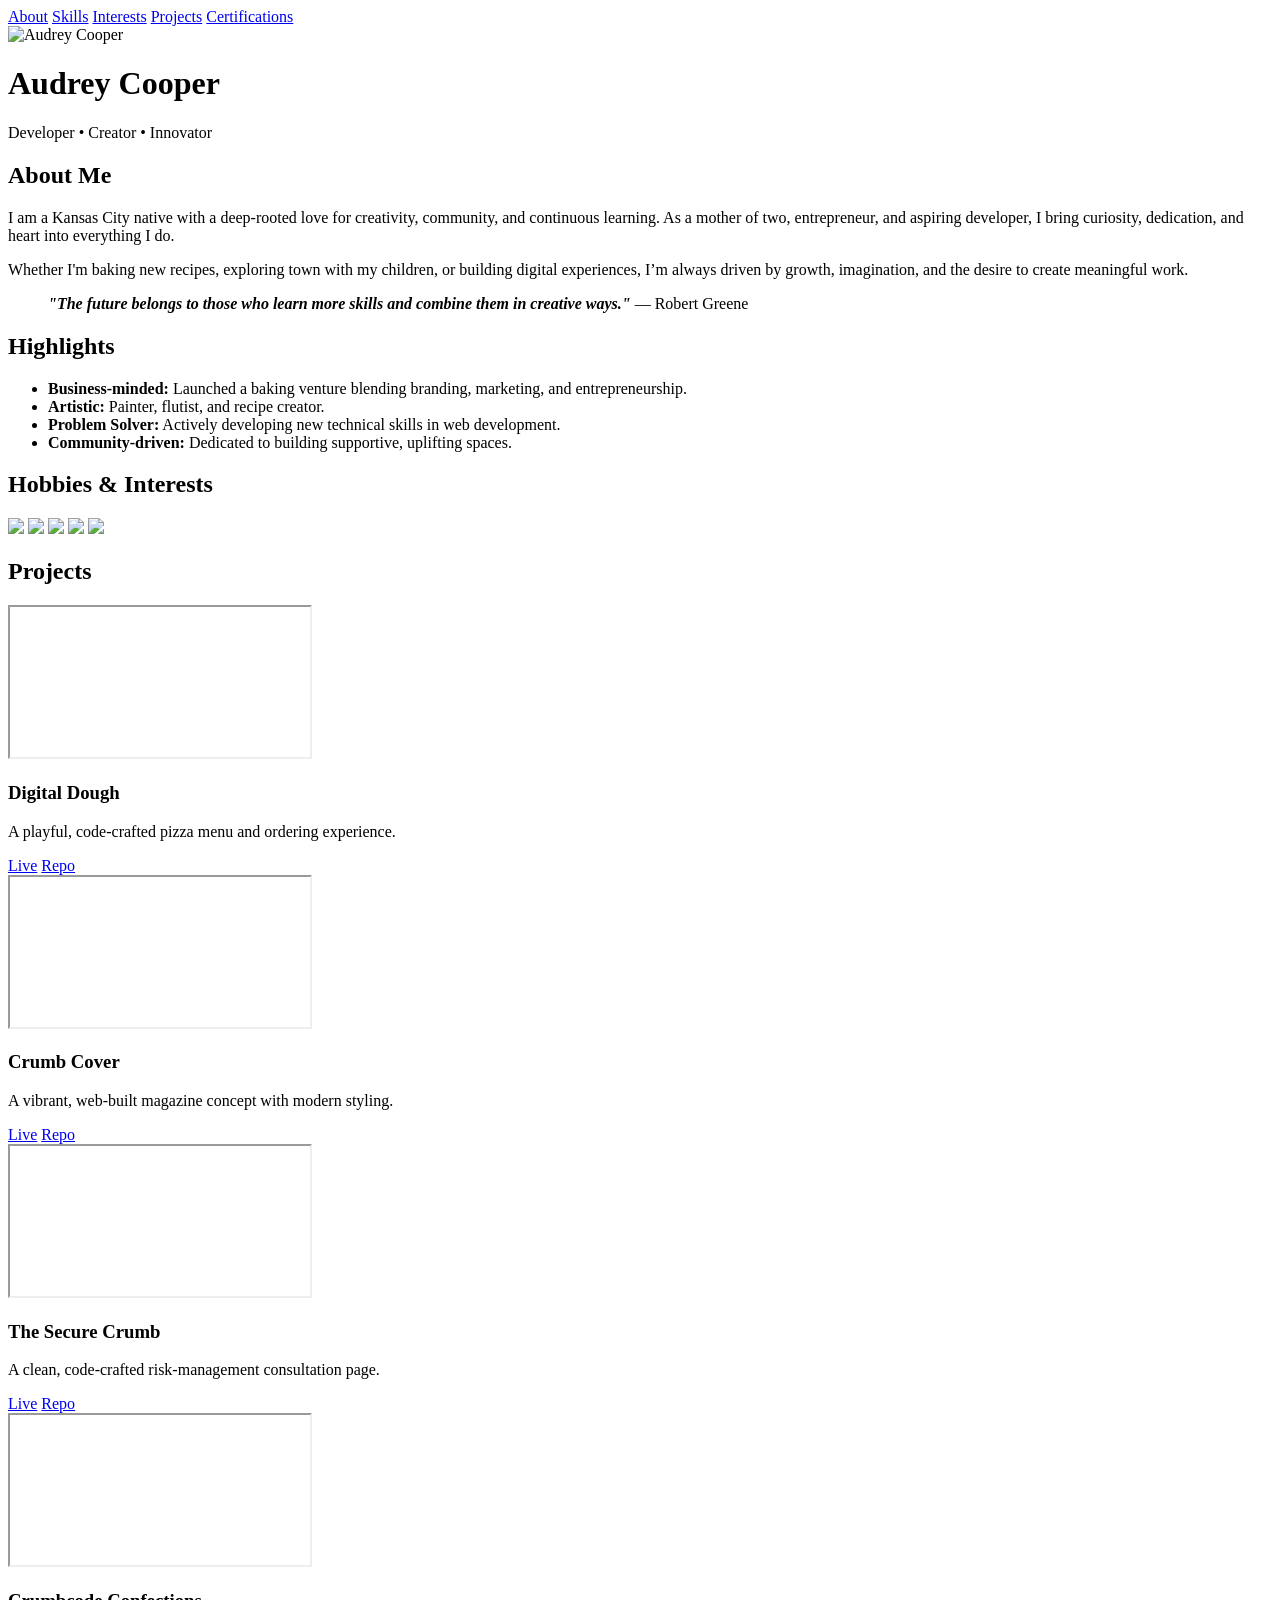
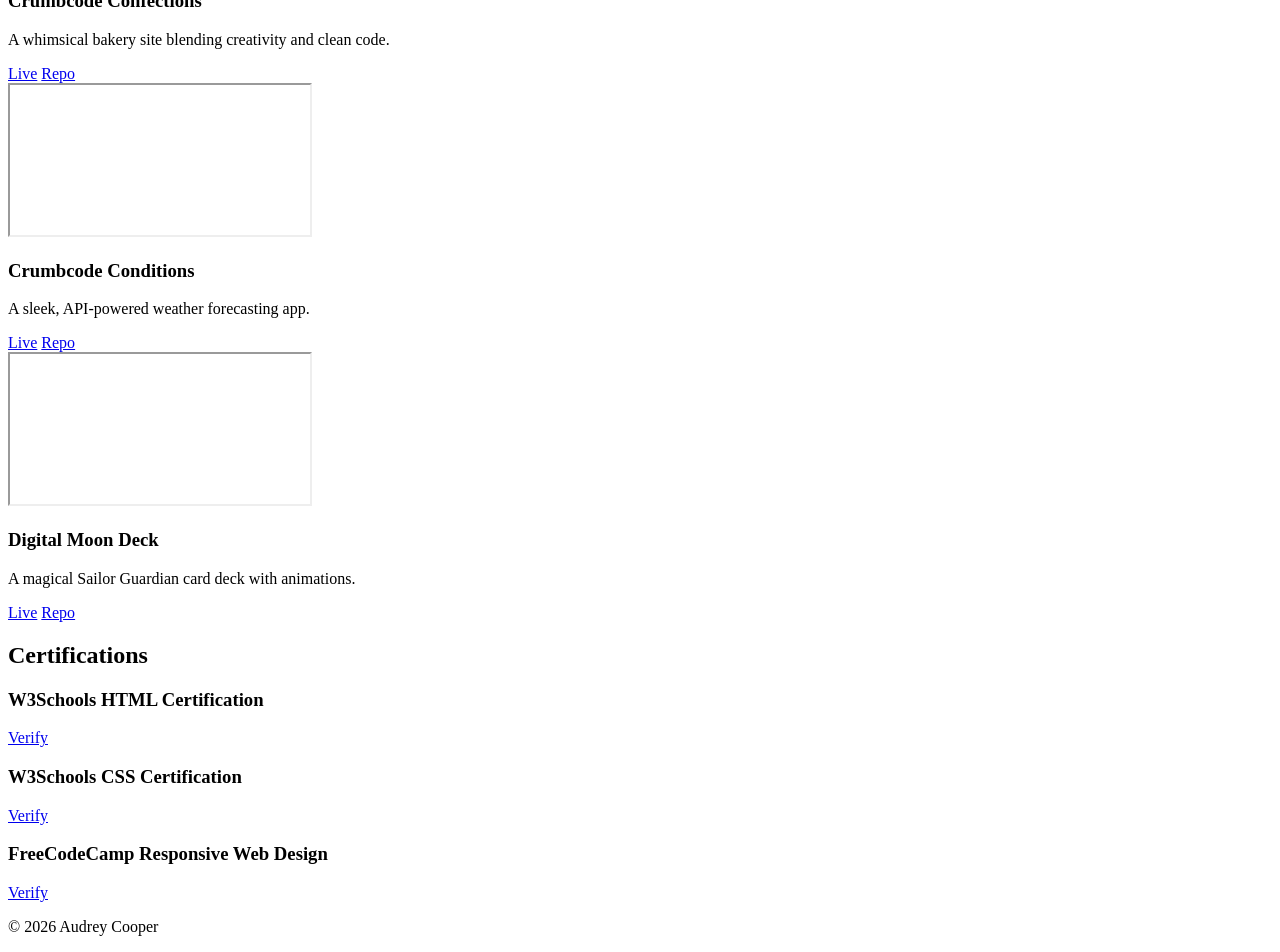
==== index.html @ 72ff6644 "Create index.html" ====
<!DOCTYPE html>
<html lang="en">
<head>
  <meta charset="UTF-8">
  <meta name="viewport" content="width=device-width, initial-scale=1.0">
  <title>Audrey Cooper • Portfolio</title>
  <link href="https://fonts.googleapis.com/css2?family=Cormorant+Garamond:wght@400;600&family=Nunito:wght@300;400;600&display=swap" rel="stylesheet">
  <link rel="stylesheet" href="style.css">
</head>

<body>

  <!-- WIND BACKGROUND -->
  <div class="wind-container">
    <div class="wind-line"></div>
    <div class="wind-line"></div>
    <div class="wind-line"></div>
    <div class="wind-line"></div>
    <div class="wind-line"></div>
  </div>

  <!-- NAVIGATION -->
  <nav>
    <a href="#about">About</a>
    <a href="#skills">Skills</a>
    <a href="#interests">Interests</a>
    <a href="#projects">Projects</a>
    <a href="#certifications">Certifications</a>
  </nav>

  <!-- HERO -->
  <header class="hero">
    <img src="https://i.imgur.com/8zjbtZF.jpeg" alt="Audrey Cooper">
    <h1>Audrey Cooper</h1>
    <p class="tagline">Developer • Creator • Innovator</p>
  </header>

  <!-- ABOUT -->
  <section id="about" class="panel">
    <h2>About Me</h2>
    <p>
      I am a Kansas City native with a deep-rooted love for creativity, community, and continuous learning. 
      As a mother of two, entrepreneur, and aspiring developer, I bring curiosity, dedication, and heart into everything I do.
    </p>
    <p>
      Whether I'm baking new recipes, exploring town with my children, or building digital experiences, 
      I’m always driven by growth, imagination, and the desire to create meaningful work.
    </p>
    <blockquote>
        <i><b>"The future belongs to those who learn more skills and combine them in creative ways."</b></i> — Robert Greene
      </blockquote>
  </section>

  <!-- SKILLS -->
  <section id="skills" class="panel">
    <h2>Highlights</h2>
    <ul class="skill-list">
      <li><b>Business-minded:</b> Launched a baking venture blending branding, marketing, and entrepreneurship.</li>
      <li><b>Artistic:</b> Painter, flutist, and recipe creator.</li>
      <li><b>Problem Solver:</b> Actively developing new technical skills in web development.</li>
      <li><b>Community-driven:</b> Dedicated to building supportive, uplifting spaces.</li>
    </ul>
  </section>

  <!-- INTERESTS -->
  <section id="interests" class="panel">
    <h2>Hobbies & Interests</h2>
    <div class="collage-row">
      <img src="https://i.imgur.com/q7dL1pJ.jpeg">
      <img src="https://i.imgur.com/cMGEvBS.jpeg">
      <img src="https://i.imgur.com/ZuuqE3l.jpeg">
      <img src="https://i.imgur.com/1mTMY3G.png">
      <img src="https://i.imgur.com/nmL70Ad.jpeg">
    </div>
  </section>

  <!-- PROJECTS -->
  <section id="projects" class="panel">
    <h2>Projects</h2>

    <div class="project-grid">

      <div class="project-card">
        <iframe src="https://crumbcode8.github.io/Digital-Dough-Pizza-Project-/"></iframe>
        <h3>Digital Dough</h3>
        <p>A playful, code‑crafted pizza menu and ordering experience.</p>
        <div class="project-links">
          <a href="https://crumbcode8.github.io/Digital-Dough-Pizza-Project-/" target="_blank">Live</a>
          <a href="https://github.com/crumbcode8/Digital-Dough-Pizza-Project-" target="_blank">Repo</a>
        </div>
      </div>

      <div class="project-card">
        <iframe src="https://crumbcode8.github.io/Crumb-Cover/"></iframe>
        <h3>Crumb Cover</h3>
        <p>A vibrant, web‑built magazine concept with modern styling.</p>
        <div class="project-links">
          <a href="https://crumbcode8.github.io/Crumb-Cover/" target="_blank">Live</a>
          <a href="https://github.com/crumbcode8/Crumb-Cover" target="_blank">Repo</a>
        </div>
      </div>

      <div class="project-card">
        <iframe src="https://crumbcode8.github.io/The-Secure-Crumb/"></iframe>
        <h3>The Secure Crumb</h3>
        <p>A clean, code‑crafted risk‑management consultation page.</p>
        <div class="project-links">
          <a href="https://crumbcode8.github.io/The-Secure-Crumb/" target="_blank">Live</a>
          <a href="https://github.com/crumbcode8/The-Secure-Crumb" target="_blank">Repo</a>
        </div>
      </div>

      <div class="project-card">
        <iframe src="https://crumbcode8.github.io/Crumbcode-Confections/"></iframe>
        <h3>Crumbcode Confections</h3>
        <p>A whimsical bakery site blending creativity and clean code.</p>
        <div class="project-links">
          <a href="https://crumbcode8.github.io/Crumbcode-Confections/" target="_blank">Live</a>
          <a href="https://github.com/crumbcode8/Crumbcode-Confections" target="_blank">Repo</a>
        </div>
      </div>

      <div class="project-card">
        <iframe src="https://crumbcode8.github.io/Crumbcode-Conditions/"></iframe>
        <h3>Crumbcode Conditions</h3>
        <p>A sleek, API‑powered weather forecasting app.</p>
        <div class="project-links">
          <a href="https://crumbcode8.github.io/Crumbcode-Conditions/" target="_blank">Live</a>
          <a href="https://github.com/crumbcode8/Crumbcode-Conditions" target="_blank">Repo</a>
        </div>
      </div>

      <div class="project-card">
        <iframe src="https://crumbcode8.github.io/Digital-Moon-Deck/"></iframe>
        <h3>Digital Moon Deck</h3>
        <p>A magical Sailor Guardian card deck with animations.</p>
        <div class="project-links">
          <a href="https://crumbcode8.github.io/Digital-Moon-Deck/" target="_blank">Live</a>
          <a href="https://github.com/crumbcode8/Digital-Moon-Deck" target="_blank">Repo</a>
        </div>
      </div>

    </div>
  </section>

  <!-- CERTIFICATIONS -->
  <section id="certifications" class="panel">
    <h2>Certifications</h2>

    <div class="cert-grid">

      <div class="cert-card">
        <h3>W3Schools HTML Certification</h3>
        <a href="https://verify.w3schools.com/1R1WJOU09V" target="_blank">Verify</a>
      </div>

      <div class="cert-card">
        <h3>W3Schools CSS Certification</h3>
        <a href="https://verify.w3schools.com/1R3ZRIH20Z" target="_blank">Verify</a>
      </div>

      <div class="cert-card">
        <h3>FreeCodeCamp Responsive Web Design</h3>
        <a href="https://freecodecamp.org/certification/ablasianc/responsive-web-design-v9" target="_blank">Verify</a>
      </div>

    </div>
  </section>

  <footer>
    <p>© 2026 Audrey Cooper</p>
  </footer>

</body>
</html>
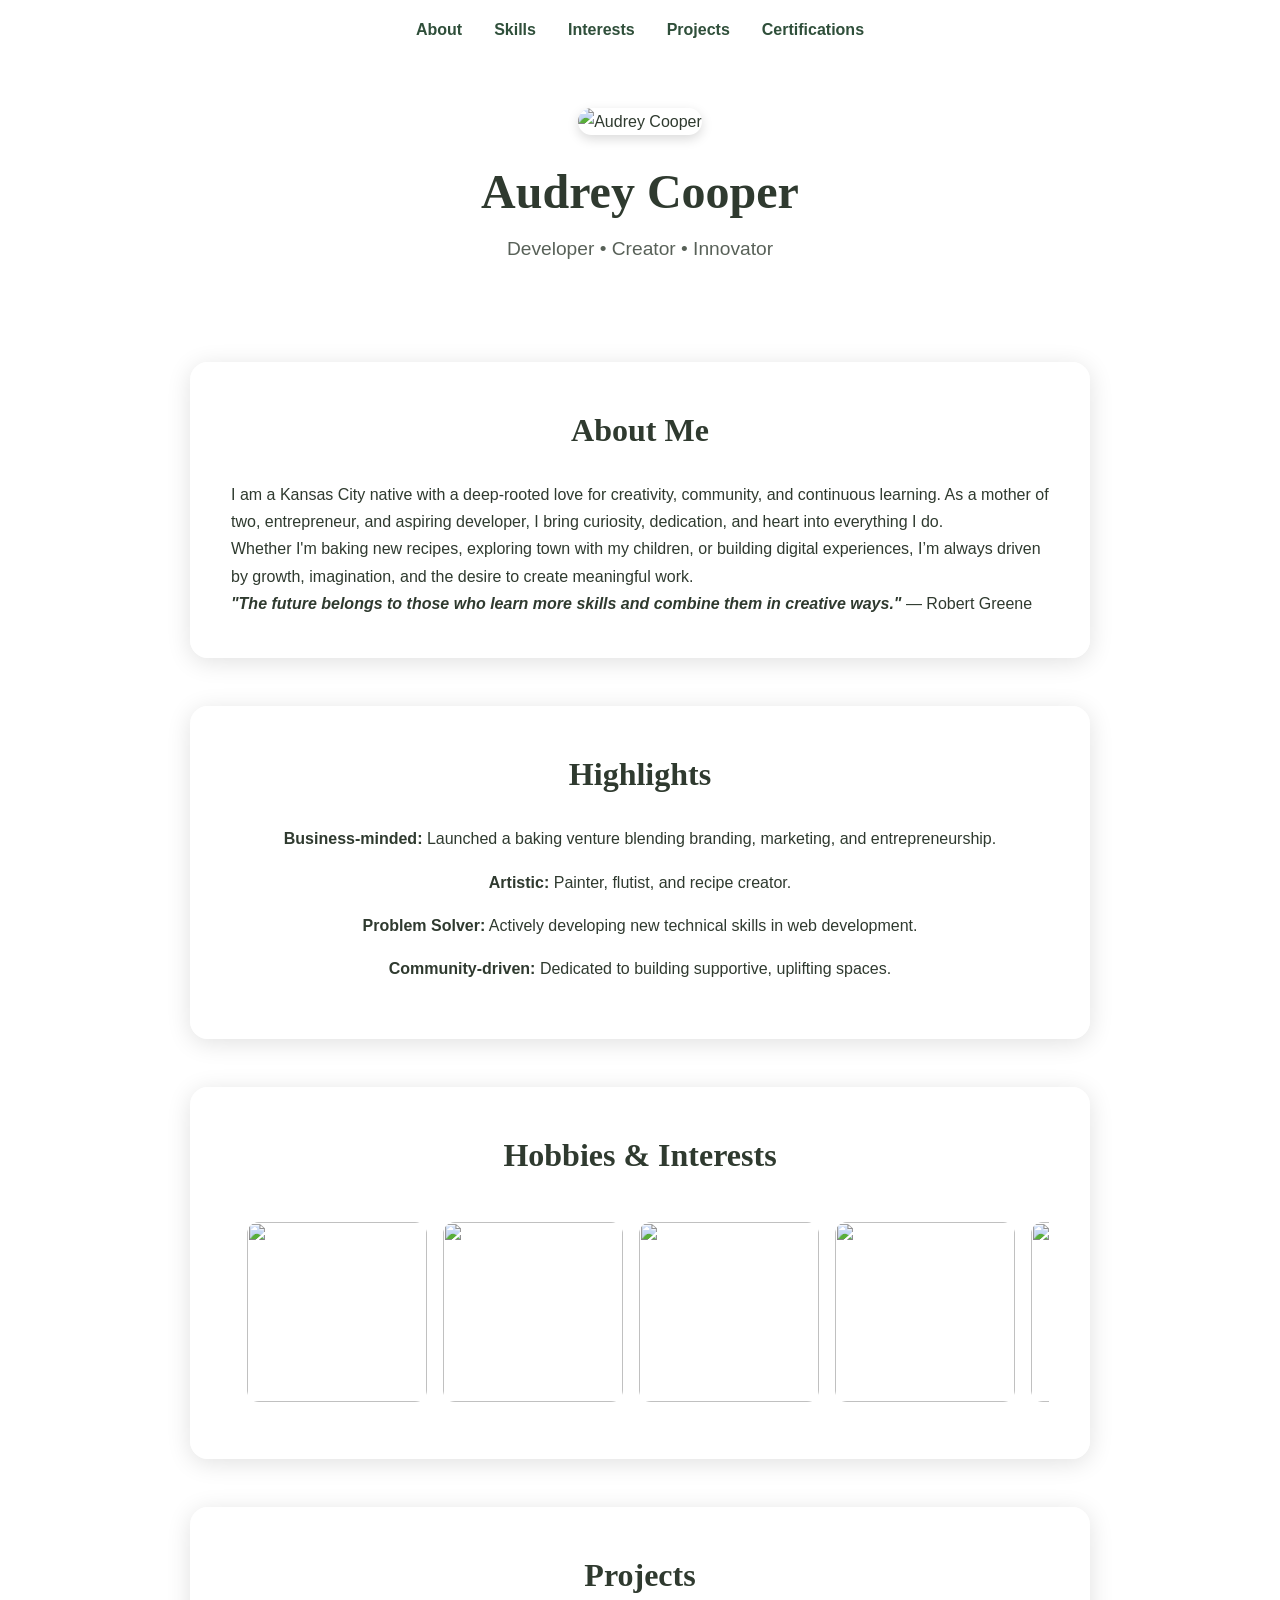
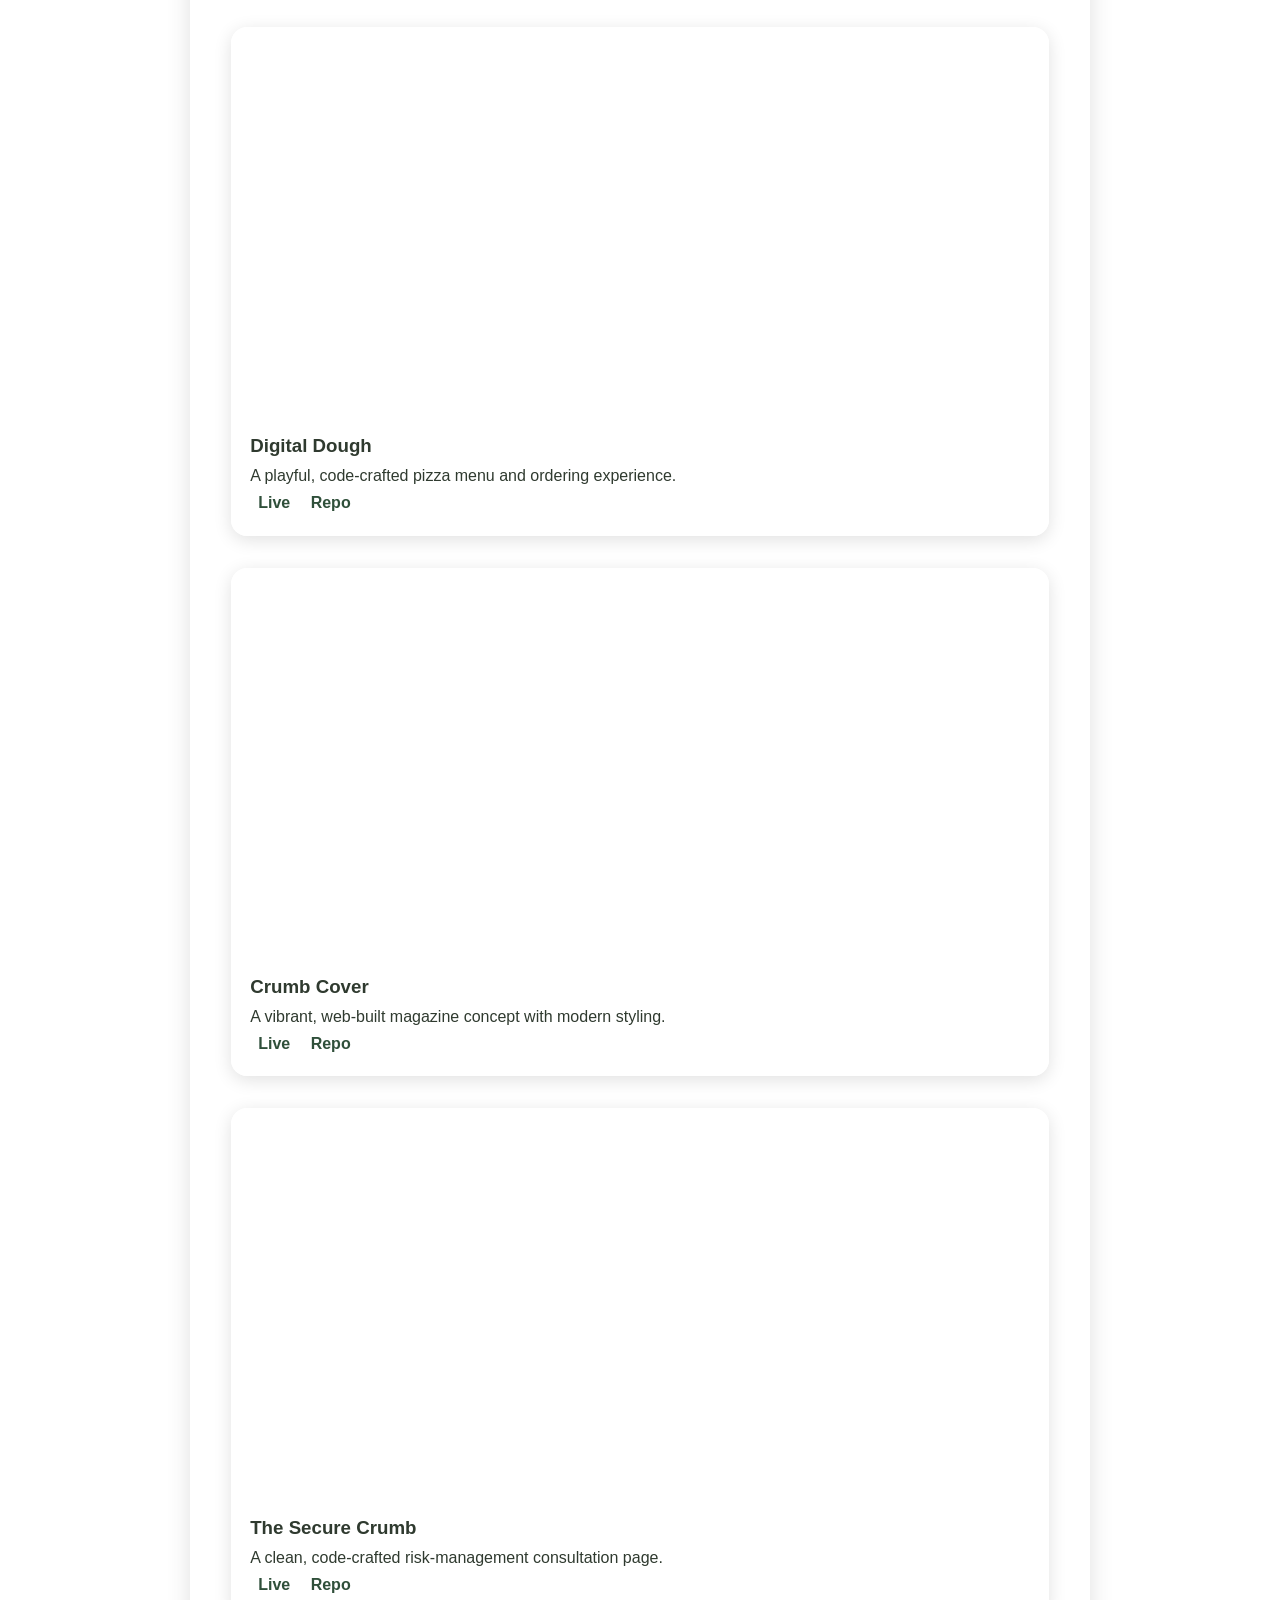
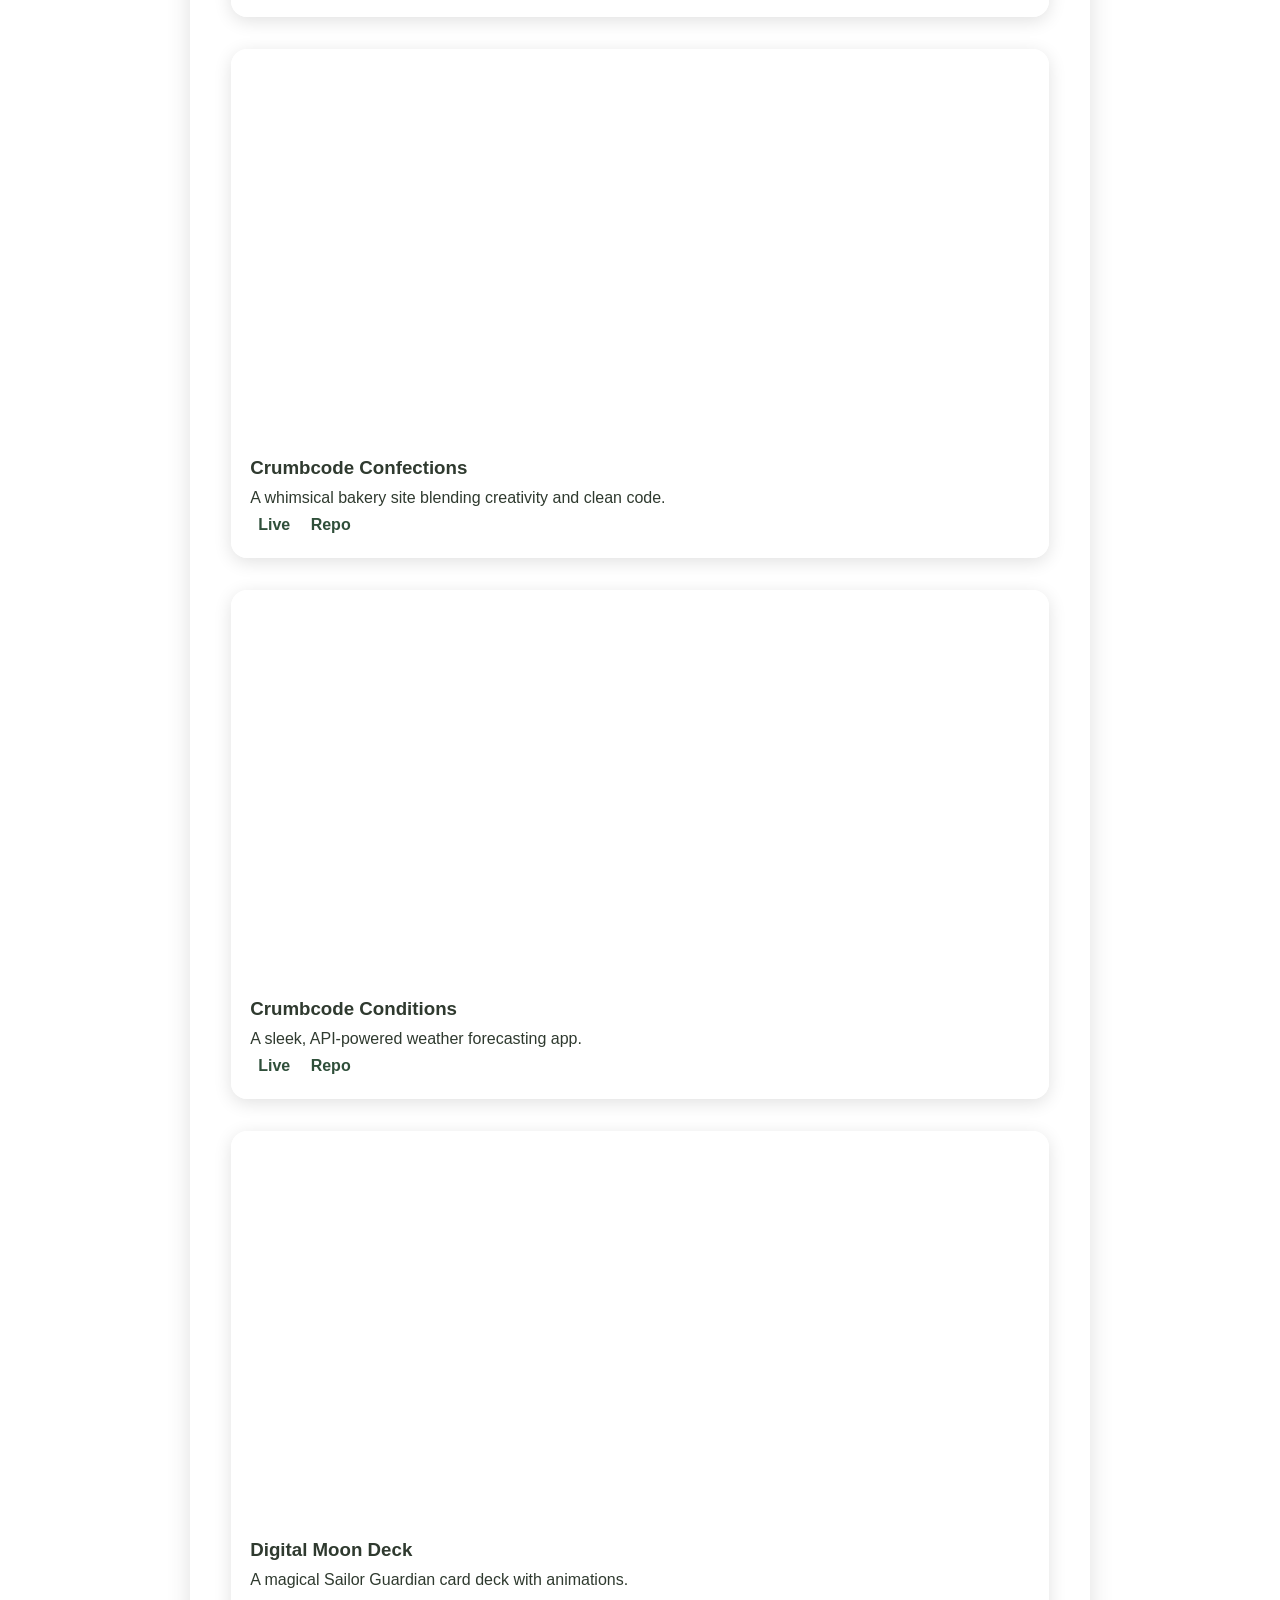
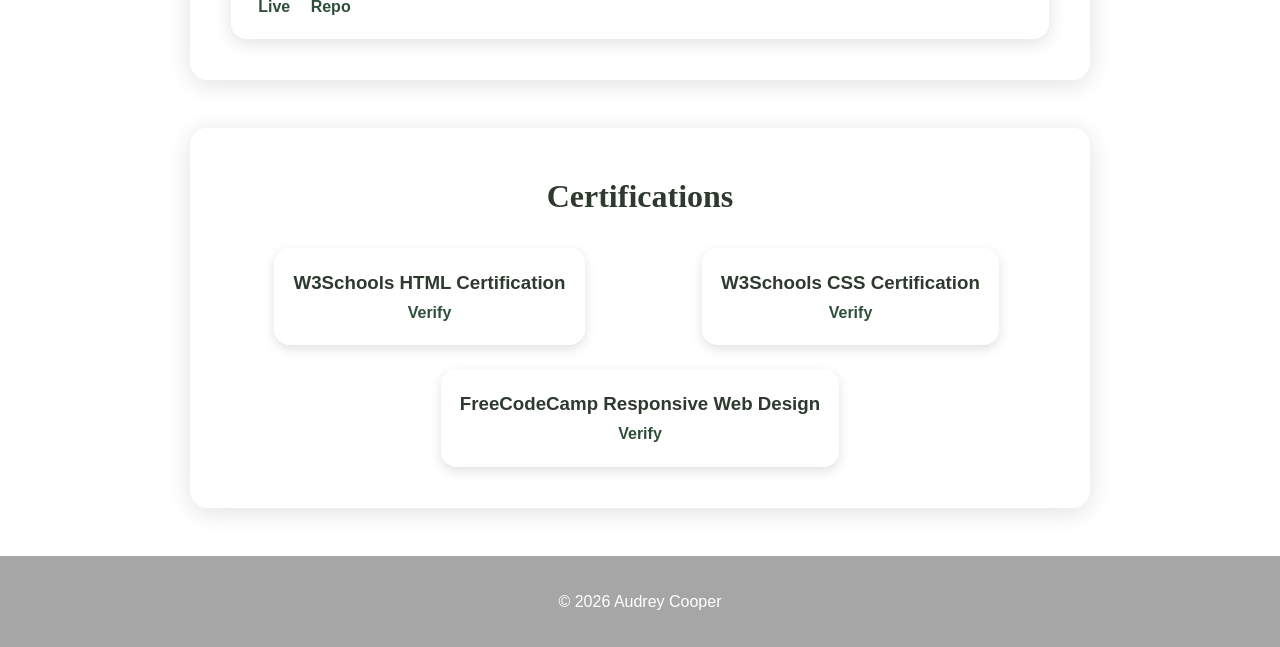
==== commit 4adbf871: "Update index.html" ====
--- a/index.html
+++ b/index.html
@@ -10,7 +10,7 @@
 
 <body>
 
-  <!-- WIND BACKGROUND -->
+  
   <div class="wind-container">
     <div class="wind-line"></div>
     <div class="wind-line"></div>
@@ -19,7 +19,7 @@
     <div class="wind-line"></div>
   </div>
 
-  <!-- NAVIGATION -->
+  
   <nav>
     <a href="#about">About</a>
     <a href="#skills">Skills</a>
@@ -28,14 +28,14 @@
     <a href="#certifications">Certifications</a>
   </nav>
 
-  <!-- HERO -->
+ 
   <header class="hero">
     <img src="https://i.imgur.com/8zjbtZF.jpeg" alt="Audrey Cooper">
     <h1>Audrey Cooper</h1>
     <p class="tagline">Developer • Creator • Innovator</p>
   </header>
 
-  <!-- ABOUT -->
+  
   <section id="about" class="panel">
     <h2>About Me</h2>
     <p>
@@ -51,7 +51,7 @@
       </blockquote>
   </section>
 
-  <!-- SKILLS -->
+ 
   <section id="skills" class="panel">
     <h2>Highlights</h2>
     <ul class="skill-list">
@@ -62,7 +62,7 @@
     </ul>
   </section>
 
-  <!-- INTERESTS -->
+ 
   <section id="interests" class="panel">
     <h2>Hobbies & Interests</h2>
     <div class="collage-row">
@@ -74,7 +74,7 @@
     </div>
   </section>
 
-  <!-- PROJECTS -->
+ 
   <section id="projects" class="panel">
     <h2>Projects</h2>
 
@@ -143,7 +143,7 @@
     </div>
   </section>
 
-  <!-- CERTIFICATIONS -->
+  
   <section id="certifications" class="panel">
     <h2>Certifications</h2>
 
--- a/style.css
+++ b/style.css
@@ -0,0 +1,243 @@
+* {
+  margin: 0;
+  padding: 0;
+  box-sizing: border-box;
+}
+
+body::after {
+  content: "";
+  position: fixed;
+  top: 0;
+  left: 0;
+  width: 100%;
+  height: 100%;
+  background: url("https://i.imgur.com/v2i1V37.png") center/cover no-repeat fixed;
+  z-index: -3;
+}
+
+
+.wind-container {
+  position: fixed;
+  top: 0;
+  left: 0;
+  width: 100%;
+  height: 100%;
+  pointer-events: none;
+  z-index: -2;
+}
+
+.wind-line {
+  position: absolute;
+  width: 180px;
+  height: 2px;
+  background: linear-gradient(to right, transparent, rgba(255,255,255,0.7), transparent);
+  filter: blur(2px);
+  opacity: 0;
+  transform: translateX(-200px) skewX(-20deg);
+  animation: windDrift 6s linear infinite;
+}
+
+.wind-line:nth-child(1) { top: 15%; animation-delay: 0s; }
+.wind-line:nth-child(2) { top: 40%; animation-delay: 2s; }
+.wind-line:nth-child(3) { top: 65%; animation-delay: 4s; }
+.wind-line:nth-child(4) { top: 30%; animation-delay: 6s; }
+.wind-line:nth-child(5) { top: 80%; animation-delay: 1s; }
+
+@keyframes windDrift {
+  0% { transform: translateX(-250px) skewX(-20deg); opacity: 0; }
+  10% { opacity: 0.8; }
+  50% { opacity: 0.4; }
+  90% { opacity: 0.8; }
+  100% { transform: translateX(120vw) skewX(-20deg); opacity: 0; }
+}
+
+body {
+  font-family: "Nunito", sans-serif;
+  color: #2f3a2f;
+  line-height: 1.7;
+  overflow-x: hidden;
+}
+
+
+a {
+  color: #2f4f3a;
+  font-weight: 600;
+  text-decoration: none;
+  transition: color 0.25s ease, text-shadow 0.25s ease;
+}
+
+a:hover {
+  color: #1f3a2a; 
+  text-shadow: 0 0 6px rgba(47, 79, 58, 0.35);
+}
+
+
+nav {
+  display: flex;
+  justify-content: center;
+  gap: 2rem;
+  padding: 1rem;
+  position: sticky;
+  top: 0;
+  background: rgba(255,255,255,0.25);
+  backdrop-filter: blur(12px);
+  border-bottom: 1px solid rgba(255,255,255,0.35);
+  z-index: 10;
+}
+
+nav a {
+  font-weight: 600;
+  color: #2f4f3a;
+}
+
+nav a:hover {
+  color: #fff;
+  transform: translateY(-2px);
+}
+
+
+.hero {
+  text-align: center;
+  padding: 3rem 1rem;
+}
+
+.hero img {
+  width: 180px;
+  border-radius: 14px;
+  box-shadow: 0 4px 12px rgba(0,0,0,0.15);
+}
+
+.hero h1 {
+  font-family: "Cormorant Garamond", serif;
+  font-size: 3rem;
+  margin-top: 1rem;
+}
+
+.tagline {
+  font-size: 1.2rem;
+  opacity: 0.8;
+}
+
+
+.panel {
+  max-width: 900px;
+  margin: 3rem auto;
+  padding: 2.5rem;
+  background: rgba(255,255,255,0.65);
+  backdrop-filter: blur(14px);
+  border-radius: 18px;
+  border: 1px solid rgba(255,255,255,0.4);
+  box-shadow: 0 4px 24px rgba(0,0,0,0.12);
+}
+
+h2 {
+  text-align: center;
+  font-family: "Cormorant Garamond", serif;
+  font-size: 2rem;
+  margin-bottom: 1.5rem;
+}
+
+
+.skill-list {
+  list-style: none;
+  text-align: center;
+  padding-left: 0;
+}
+
+.skill-list li {
+  margin-bottom: 1rem;
+}
+
+
+.collage-row {
+  display: flex;
+  gap: 1rem;
+  overflow-x: auto;
+  padding: 1rem;
+}
+
+.collage-row img {
+  width: 180px;
+  height: 180px;
+  object-fit: cover;
+  border-radius: 12px;
+}
+
+.project-grid {
+  display: grid;
+  grid-template-columns: repeat(auto-fit, minmax(420px, 1fr));
+  gap: 2rem;
+}
+
+.project-card {
+  background: rgba(255,255,255,0.75);
+  padding: 1.2rem;
+  border-radius: 16px;
+  backdrop-filter: blur(12px);
+  box-shadow: 0 4px 18px rgba(0,0,0,0.12);
+  transition: 0.3s;
+}
+
+.project-card:hover {
+  transform: translateY(-6px);
+}
+
+.project-card iframe {
+  width: 100%;
+  height: 360px;
+  border: none;
+  border-radius: 14px;
+  margin-bottom: 1rem;
+}
+
+.project-links a {
+  margin: 0 0.5rem;
+  font-weight: 600;
+  color: #2f4f3a;
+}
+
+.project-links a:hover {
+  color: #1f3a2a;
+  text-shadow: 0 0 6px rgba(47,79,58,0.35);
+}
+
+
+.cert-grid {
+  display: grid;
+  grid-template-columns: repeat(2, 1fr);
+  gap: 1.5rem;
+  justify-items: center;
+}
+
+.cert-card:nth-child(3) {
+  grid-column: 1 / -1;
+  justify-self: center;
+}
+
+.cert-card {
+  background: rgba(255,255,255,0.75);
+  padding: 1.2rem;
+  border-radius: 16px;
+  text-align: center;
+  backdrop-filter: blur(10px);
+  box-shadow: 0 4px 12px rgba(0,0,0,0.12);
+}
+
+.cert-card a {
+  font-weight: 600;
+  color: #2f4f3a;
+}
+
+.cert-card a:hover {
+  color: #1f3a2a;
+  text-shadow: 0 0 6px rgba(47,79,58,0.35);
+}
+
+footer {
+  text-align: center;
+  padding: 2rem;
+  color: white;
+  background: rgba(0,0,0,0.35);
+  backdrop-filter: blur(10px);
+  margin-top: 3rem;
+}
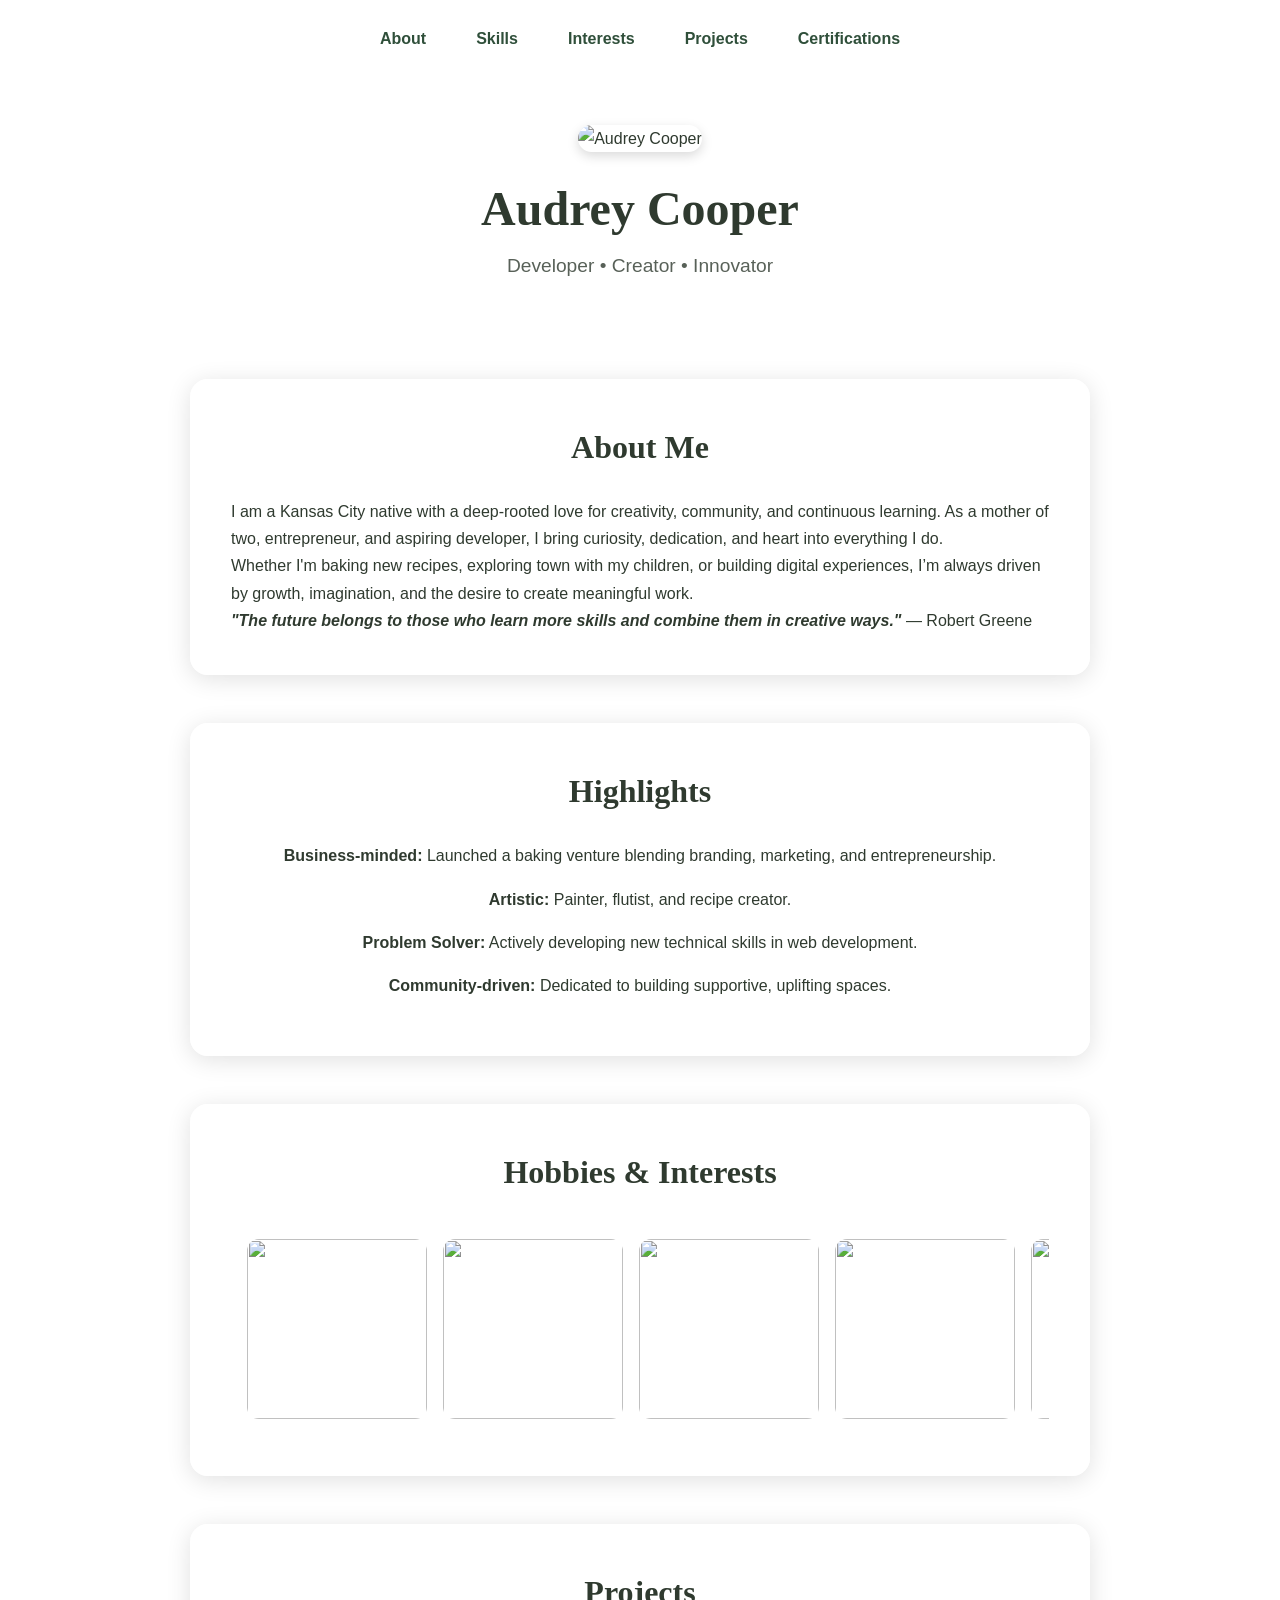
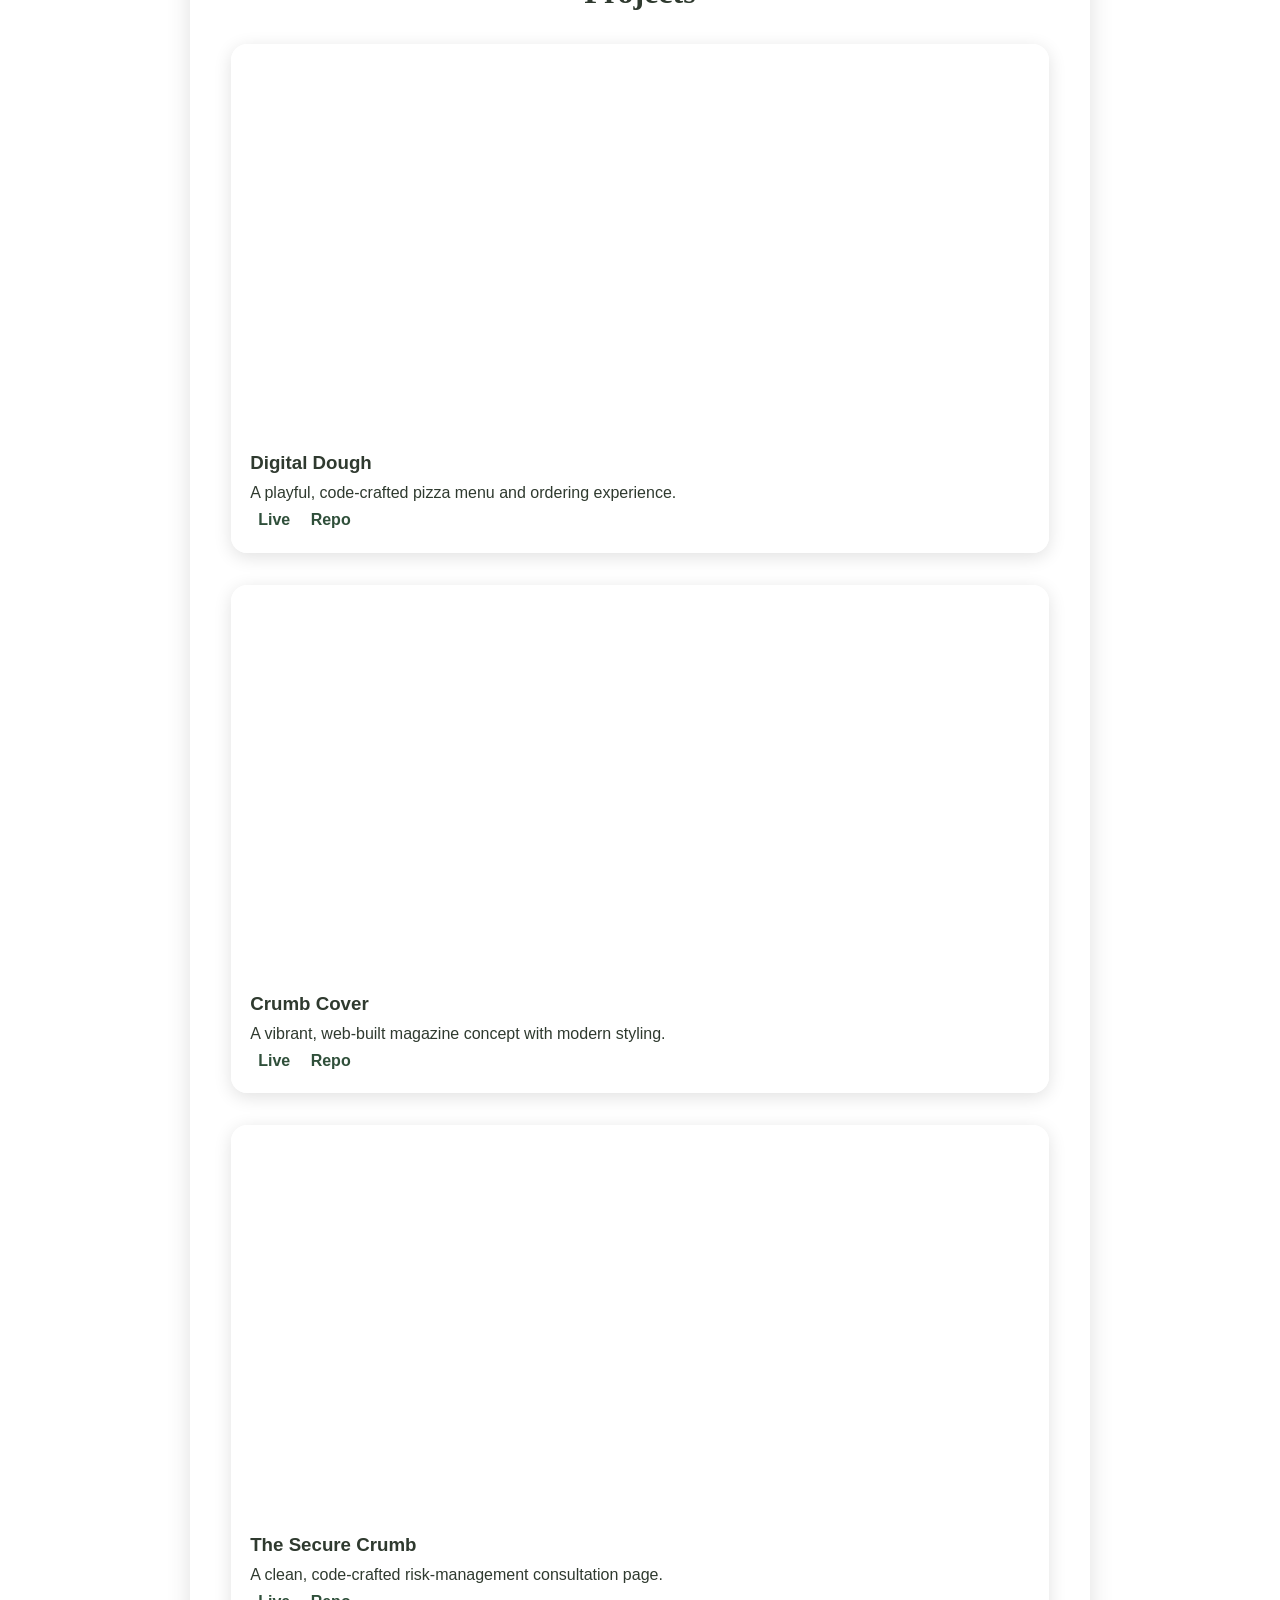
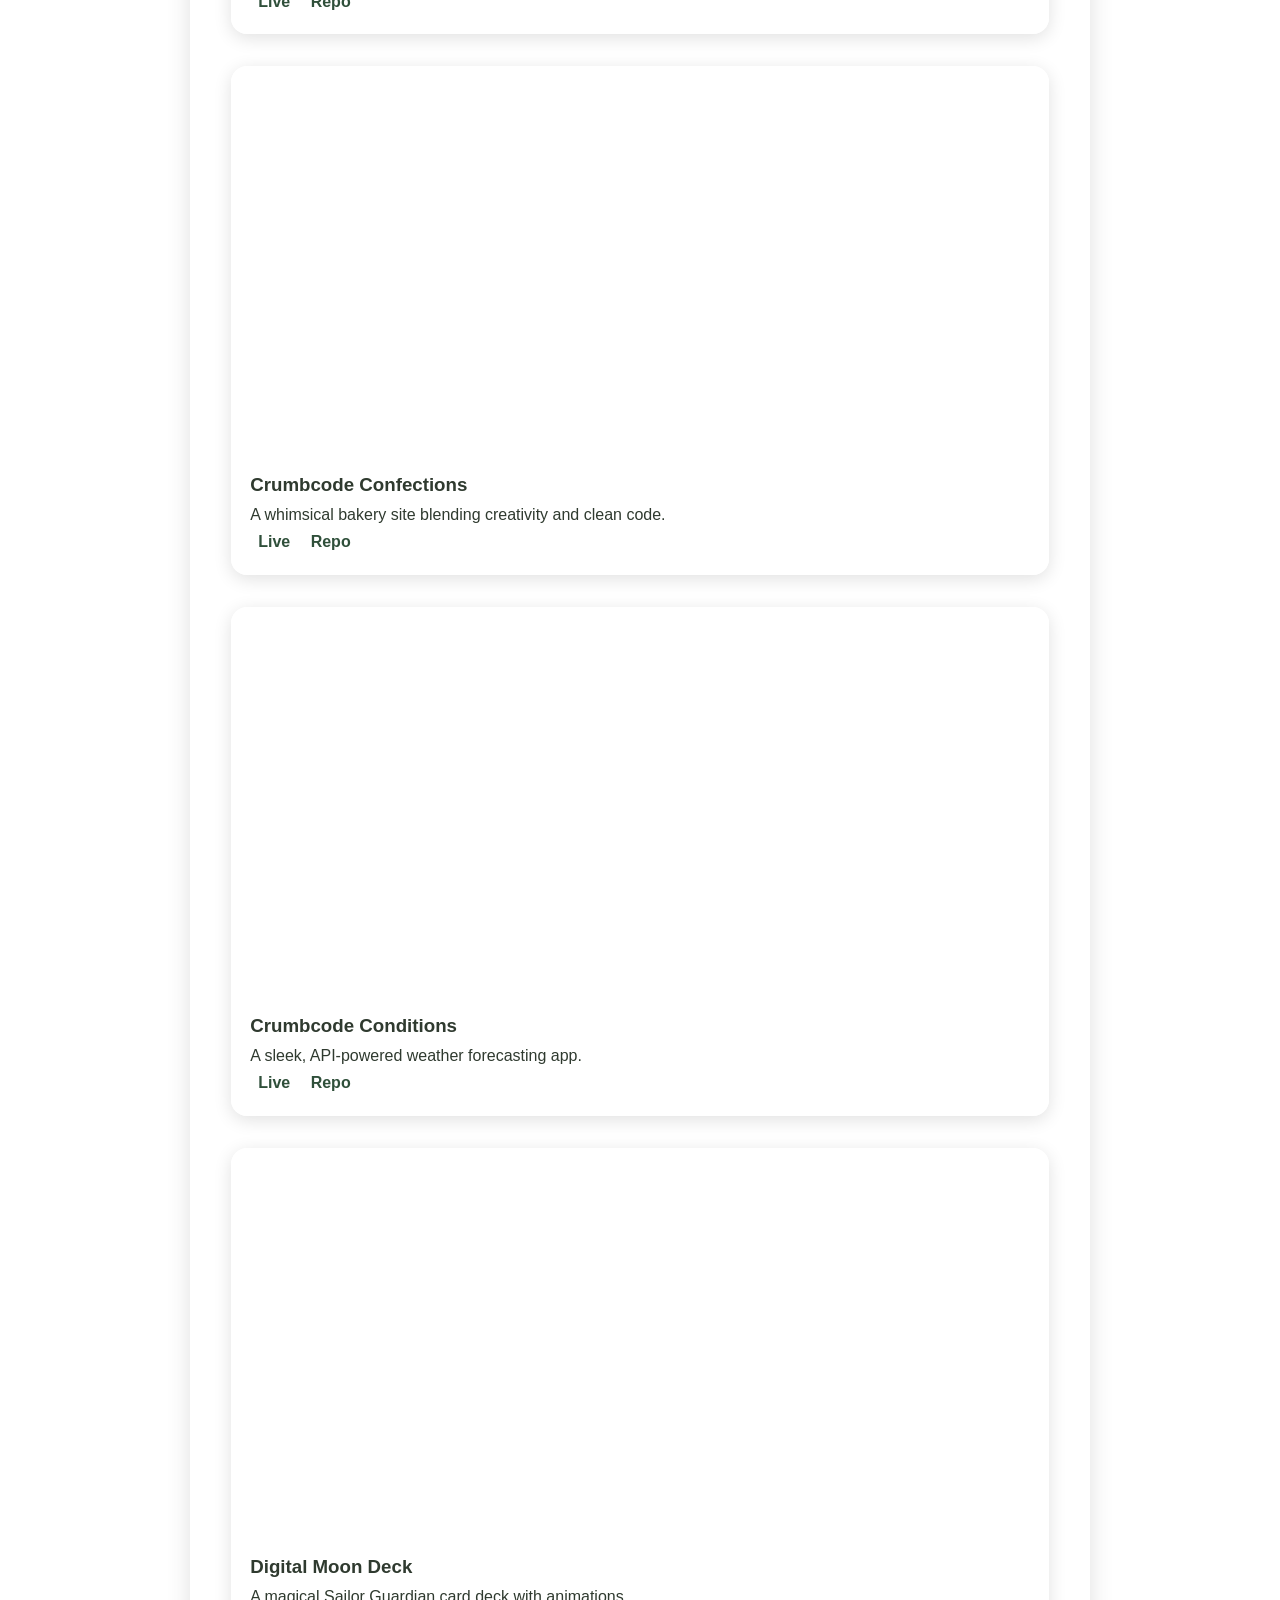
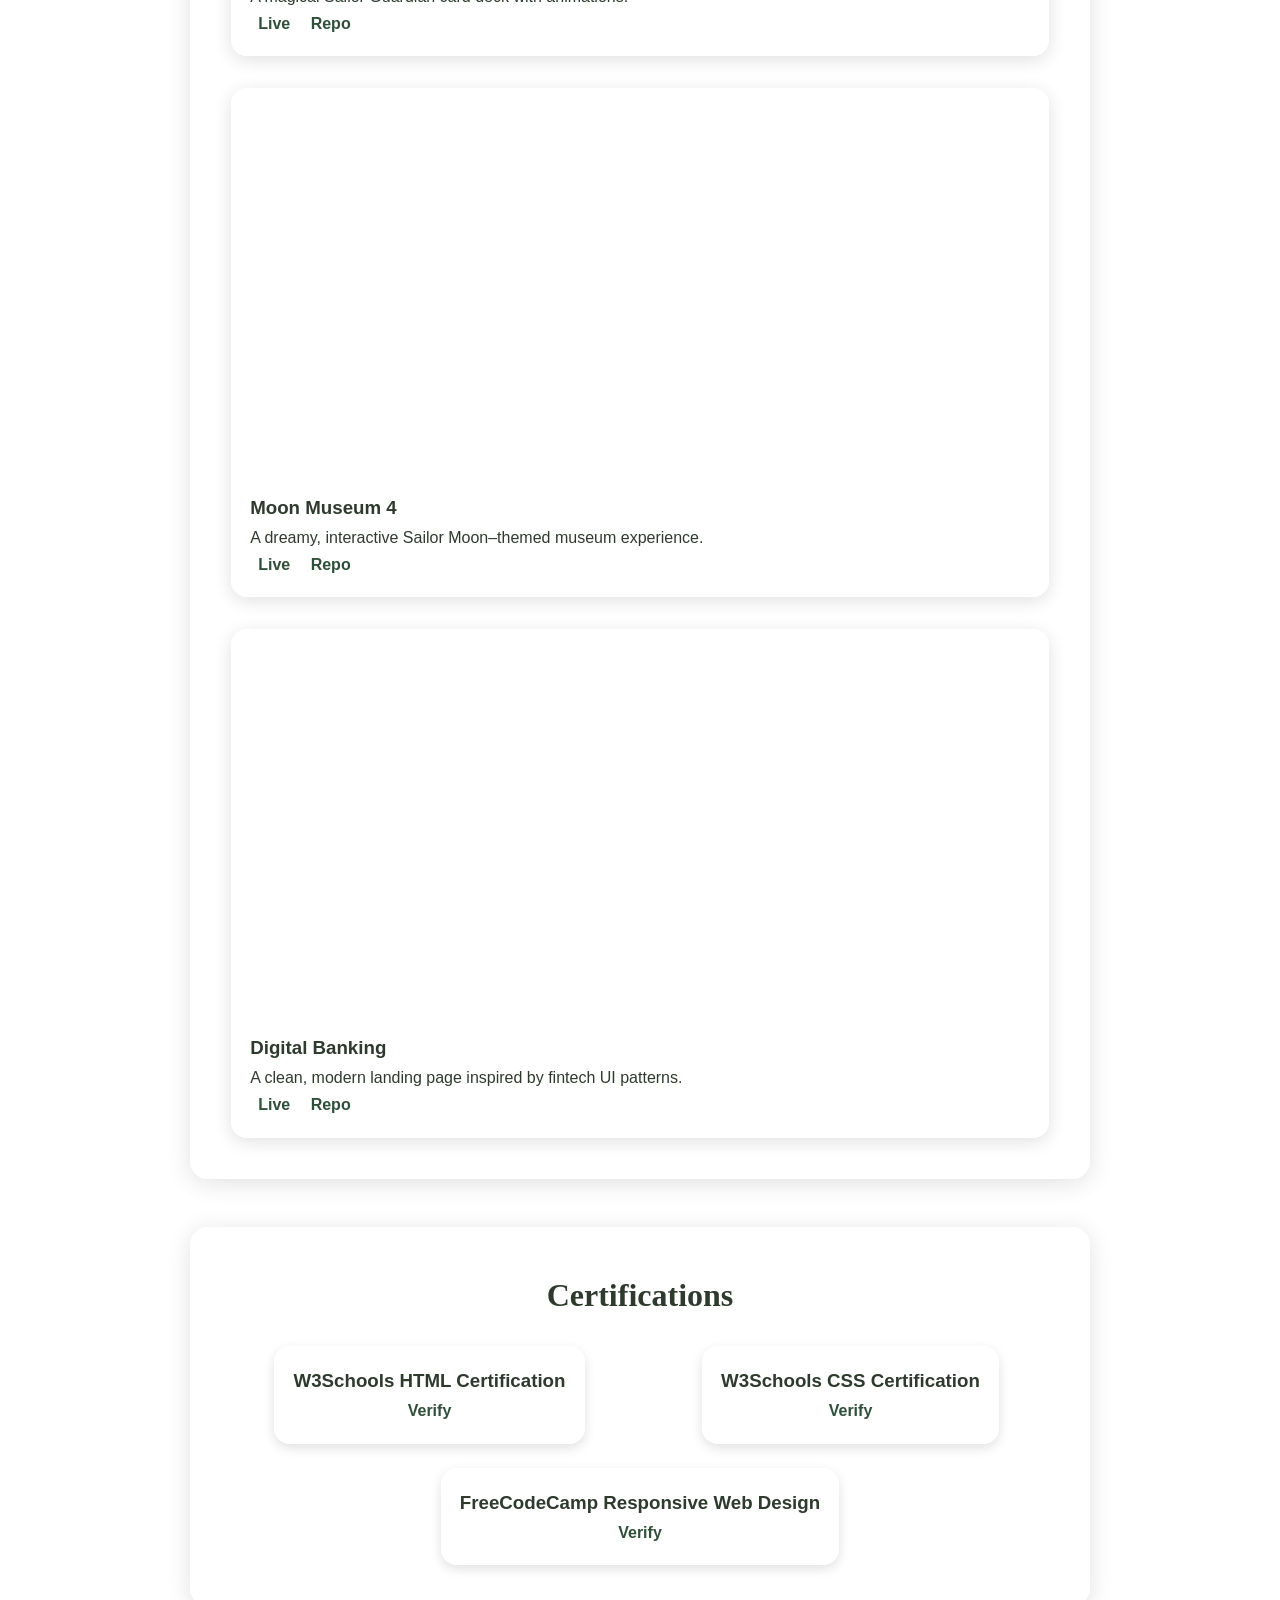
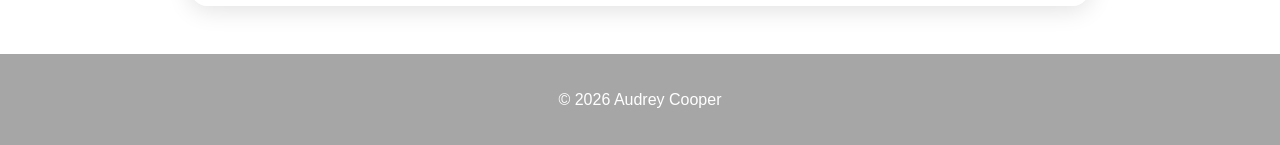
==== commit 6b0a0091: "Update index.html Adding last two projects" ====
--- a/index.html
+++ b/index.html
@@ -10,7 +10,7 @@
 
 <body>
 
-  
+  <!-- WIND BACKGROUND -->
   <div class="wind-container">
     <div class="wind-line"></div>
     <div class="wind-line"></div>
@@ -19,7 +19,7 @@
     <div class="wind-line"></div>
   </div>
 
-  
+  <!-- NAVIGATION -->
   <nav>
     <a href="#about">About</a>
     <a href="#skills">Skills</a>
@@ -28,14 +28,14 @@
     <a href="#certifications">Certifications</a>
   </nav>
 
- 
+  <!-- HERO -->
   <header class="hero">
     <img src="https://i.imgur.com/8zjbtZF.jpeg" alt="Audrey Cooper">
     <h1>Audrey Cooper</h1>
     <p class="tagline">Developer • Creator • Innovator</p>
   </header>
 
-  
+  <!-- ABOUT -->
   <section id="about" class="panel">
     <h2>About Me</h2>
     <p>
@@ -47,11 +47,11 @@
       I’m always driven by growth, imagination, and the desire to create meaningful work.
     </p>
     <blockquote>
-        <i><b>"The future belongs to those who learn more skills and combine them in creative ways."</b></i> — Robert Greene
-      </blockquote>
+      <i><b>"The future belongs to those who learn more skills and combine them in creative ways."</b></i> — Robert Greene
+    </blockquote>
   </section>
 
- 
+  <!-- SKILLS -->
   <section id="skills" class="panel">
     <h2>Highlights</h2>
     <ul class="skill-list">
@@ -62,7 +62,7 @@
     </ul>
   </section>
 
- 
+  <!-- INTERESTS -->
   <section id="interests" class="panel">
     <h2>Hobbies & Interests</h2>
     <div class="collage-row">
@@ -74,7 +74,7 @@
     </div>
   </section>
 
- 
+  <!-- PROJECTS -->
   <section id="projects" class="panel">
     <h2>Projects</h2>
 
@@ -140,10 +140,32 @@
         </div>
       </div>
 
+      <!-- ⭐ NEW PROJECT: Moon Museum 4 -->
+      <div class="project-card">
+        <iframe src="https://crumbcode8.github.io/Moon-Museum-4/index.html"></iframe>
+        <h3>Moon Museum 4</h3>
+        <p>A dreamy, interactive Sailor Moon–themed museum experience.</p>
+        <div class="project-links">
+          <a href="https://crumbcode8.github.io/Moon-Museum-4/index.html" target="_blank">Live</a>
+          <a href="https://github.com/crumbcode8/Moon-Museum-4" target="_blank">Repo</a>
+        </div>
+      </div>
+
+      <!-- ⭐ NEW PROJECT: Digital Banking -->
+      <div class="project-card">
+        <iframe src="https://crumbcode8.github.io/Digital-Banking-/"></iframe>
+        <h3>Digital Banking</h3>
+        <p>A clean, modern landing page inspired by fintech UI patterns.</p>
+        <div class="project-links">
+          <a href="https://crumbcode8.github.io/Digital-Banking-/" target="_blank">Live</a>
+          <a href="https://github.com/crumbcode8/Digital-Banking-" target="_blank">Repo</a>
+        </div>
+      </div>
+
     </div>
   </section>
 
-  
+  <!-- CERTIFICATIONS -->
   <section id="certifications" class="panel">
     <h2>Certifications</h2>
 
--- a/style.css
+++ b/style.css
@@ -1,9 +1,11 @@
+/* RESET */
 * {
   margin: 0;
   padding: 0;
   box-sizing: border-box;
 }
 
+/* BACKGROUND */
 body::after {
   content: "";
   position: fixed;
@@ -15,7 +17,7 @@
   z-index: -3;
 }
 
-
+/* WIND */
 .wind-container {
   position: fixed;
   top: 0;
@@ -51,6 +53,7 @@
   100% { transform: translateX(120vw) skewX(-20deg); opacity: 0; }
 }
 
+/* BODY */
 body {
   font-family: "Nunito", sans-serif;
   color: #2f3a2f;
@@ -58,7 +61,7 @@
   overflow-x: hidden;
 }
 
-
+/* GLOBAL LINK COLORS */
 a {
   color: #2f4f3a;
   font-weight: 600;
@@ -67,35 +70,39 @@
 }
 
 a:hover {
-  color: #1f3a2a; 
+  color: #1f3a2a;
   text-shadow: 0 0 6px rgba(47, 79, 58, 0.35);
 }
 
-
+/* ⭐ UPDATED NAV — no full-width blur */
 nav {
   display: flex;
   justify-content: center;
-  gap: 2rem;
+  gap: 1rem;
   padding: 1rem;
   position: sticky;
   top: 0;
+  z-index: 10;
+  background: transparent; /* remove blur background */
+}
+
+/* ⭐ Each link gets its own glass pill */
+nav a {
+  padding: 0.5rem 1rem;
+  border-radius: 12px;
   background: rgba(255,255,255,0.25);
-  backdrop-filter: blur(12px);
-  border-bottom: 1px solid rgba(255,255,255,0.35);
-  z-index: 10;
-}
-
-nav a {
-  font-weight: 600;
-  color: #2f4f3a;
+  backdrop-filter: blur(10px);
+  border: 1px solid rgba(255,255,255,0.35);
+  transition: 0.25s ease;
 }
 
 nav a:hover {
   color: #fff;
   transform: translateY(-2px);
-}
-
-
+  background: rgba(255,255,255,0.35);
+}
+
+/* HERO */
 .hero {
   text-align: center;
   padding: 3rem 1rem;
@@ -118,7 +125,7 @@
   opacity: 0.8;
 }
 
-
+/* PANELS */
 .panel {
   max-width: 900px;
   margin: 3rem auto;
@@ -137,7 +144,7 @@
   margin-bottom: 1.5rem;
 }
 
-
+/* SKILLS */
 .skill-list {
   list-style: none;
   text-align: center;
@@ -148,7 +155,7 @@
   margin-bottom: 1rem;
 }
 
-
+/* COLLAGE */
 .collage-row {
   display: flex;
   gap: 1rem;
@@ -163,6 +170,7 @@
   border-radius: 12px;
 }
 
+/* PROJECT GRID */
 .project-grid {
   display: grid;
   grid-template-columns: repeat(auto-fit, minmax(420px, 1fr));
@@ -201,7 +209,7 @@
   text-shadow: 0 0 6px rgba(47,79,58,0.35);
 }
 
-
+/* CERTIFICATIONS */
 .cert-grid {
   display: grid;
   grid-template-columns: repeat(2, 1fr);
@@ -233,6 +241,7 @@
   text-shadow: 0 0 6px rgba(47,79,58,0.35);
 }
 
+/* FOOTER */
 footer {
   text-align: center;
   padding: 2rem;
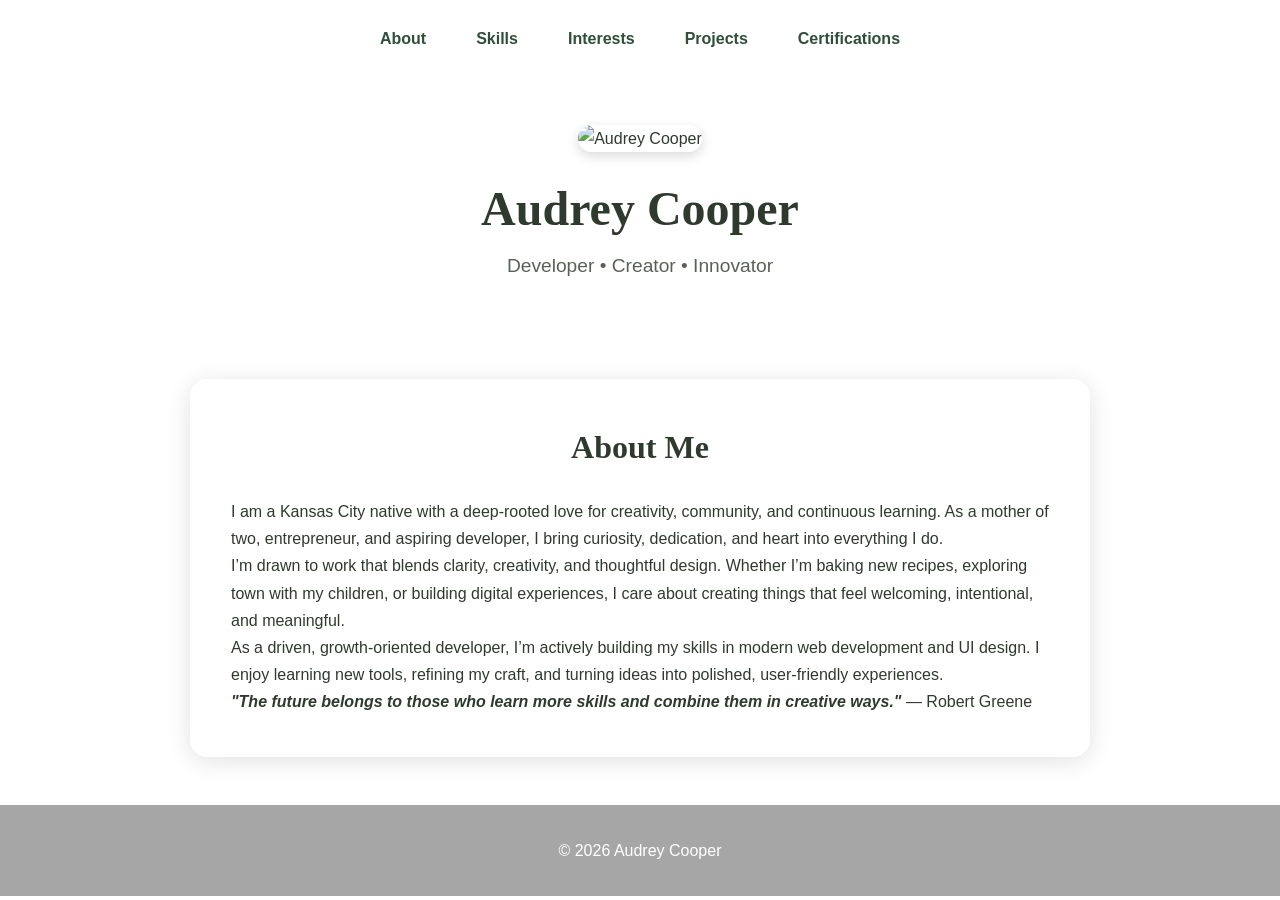
==== commit f062db02: "Update index.html updating to multipage site" ====
--- a/index.html
+++ b/index.html
@@ -21,11 +21,11 @@
 
   <!-- NAVIGATION -->
   <nav>
-    <a href="#about">About</a>
-    <a href="#skills">Skills</a>
-    <a href="#interests">Interests</a>
-    <a href="#projects">Projects</a>
-    <a href="#certifications">Certifications</a>
+    <a href="index.html#about">About</a>
+    <a href="skills.html">Skills</a>
+    <a href="interests.html">Interests</a>
+    <a href="projects.html">Projects</a>
+    <a href="certifications.html">Certifications</a>
   </nav>
 
   <!-- HERO -->
@@ -43,150 +43,16 @@
       As a mother of two, entrepreneur, and aspiring developer, I bring curiosity, dedication, and heart into everything I do.
     </p>
     <p>
-      Whether I'm baking new recipes, exploring town with my children, or building digital experiences, 
-      I’m always driven by growth, imagination, and the desire to create meaningful work.
+      I’m drawn to work that blends clarity, creativity, and thoughtful design. Whether I’m baking new recipes, exploring town with my children, 
+      or building digital experiences, I care about creating things that feel welcoming, intentional, and meaningful.
+    </p>
+    <p>
+      As a driven, growth‑oriented developer, I’m actively building my skills in modern web development and UI design. 
+      I enjoy learning new tools, refining my craft, and turning ideas into polished, user‑friendly experiences.
     </p>
     <blockquote>
       <i><b>"The future belongs to those who learn more skills and combine them in creative ways."</b></i> — Robert Greene
     </blockquote>
-  </section>
-
-  <!-- SKILLS -->
-  <section id="skills" class="panel">
-    <h2>Highlights</h2>
-    <ul class="skill-list">
-      <li><b>Business-minded:</b> Launched a baking venture blending branding, marketing, and entrepreneurship.</li>
-      <li><b>Artistic:</b> Painter, flutist, and recipe creator.</li>
-      <li><b>Problem Solver:</b> Actively developing new technical skills in web development.</li>
-      <li><b>Community-driven:</b> Dedicated to building supportive, uplifting spaces.</li>
-    </ul>
-  </section>
-
-  <!-- INTERESTS -->
-  <section id="interests" class="panel">
-    <h2>Hobbies & Interests</h2>
-    <div class="collage-row">
-      <img src="https://i.imgur.com/q7dL1pJ.jpeg">
-      <img src="https://i.imgur.com/cMGEvBS.jpeg">
-      <img src="https://i.imgur.com/ZuuqE3l.jpeg">
-      <img src="https://i.imgur.com/1mTMY3G.png">
-      <img src="https://i.imgur.com/nmL70Ad.jpeg">
-    </div>
-  </section>
-
-  <!-- PROJECTS -->
-  <section id="projects" class="panel">
-    <h2>Projects</h2>
-
-    <div class="project-grid">
-
-      <div class="project-card">
-        <iframe src="https://crumbcode8.github.io/Digital-Dough-Pizza-Project-/"></iframe>
-        <h3>Digital Dough</h3>
-        <p>A playful, code‑crafted pizza menu and ordering experience.</p>
-        <div class="project-links">
-          <a href="https://crumbcode8.github.io/Digital-Dough-Pizza-Project-/" target="_blank">Live</a>
-          <a href="https://github.com/crumbcode8/Digital-Dough-Pizza-Project-" target="_blank">Repo</a>
-        </div>
-      </div>
-
-      <div class="project-card">
-        <iframe src="https://crumbcode8.github.io/Crumb-Cover/"></iframe>
-        <h3>Crumb Cover</h3>
-        <p>A vibrant, web‑built magazine concept with modern styling.</p>
-        <div class="project-links">
-          <a href="https://crumbcode8.github.io/Crumb-Cover/" target="_blank">Live</a>
-          <a href="https://github.com/crumbcode8/Crumb-Cover" target="_blank">Repo</a>
-        </div>
-      </div>
-
-      <div class="project-card">
-        <iframe src="https://crumbcode8.github.io/The-Secure-Crumb/"></iframe>
-        <h3>The Secure Crumb</h3>
-        <p>A clean, code‑crafted risk‑management consultation page.</p>
-        <div class="project-links">
-          <a href="https://crumbcode8.github.io/The-Secure-Crumb/" target="_blank">Live</a>
-          <a href="https://github.com/crumbcode8/The-Secure-Crumb" target="_blank">Repo</a>
-        </div>
-      </div>
-
-      <div class="project-card">
-        <iframe src="https://crumbcode8.github.io/Crumbcode-Confections/"></iframe>
-        <h3>Crumbcode Confections</h3>
-        <p>A whimsical bakery site blending creativity and clean code.</p>
-        <div class="project-links">
-          <a href="https://crumbcode8.github.io/Crumbcode-Confections/" target="_blank">Live</a>
-          <a href="https://github.com/crumbcode8/Crumbcode-Confections" target="_blank">Repo</a>
-        </div>
-      </div>
-
-      <div class="project-card">
-        <iframe src="https://crumbcode8.github.io/Crumbcode-Conditions/"></iframe>
-        <h3>Crumbcode Conditions</h3>
-        <p>A sleek, API‑powered weather forecasting app.</p>
-        <div class="project-links">
-          <a href="https://crumbcode8.github.io/Crumbcode-Conditions/" target="_blank">Live</a>
-          <a href="https://github.com/crumbcode8/Crumbcode-Conditions" target="_blank">Repo</a>
-        </div>
-      </div>
-
-      <div class="project-card">
-        <iframe src="https://crumbcode8.github.io/Digital-Moon-Deck/"></iframe>
-        <h3>Digital Moon Deck</h3>
-        <p>A magical Sailor Guardian card deck with animations.</p>
-        <div class="project-links">
-          <a href="https://crumbcode8.github.io/Digital-Moon-Deck/" target="_blank">Live</a>
-          <a href="https://github.com/crumbcode8/Digital-Moon-Deck" target="_blank">Repo</a>
-        </div>
-      </div>
-
-      <!-- ⭐ NEW PROJECT: Moon Museum 4 -->
-      <div class="project-card">
-        <iframe src="https://crumbcode8.github.io/Moon-Museum-4/index.html"></iframe>
-        <h3>Moon Museum 4</h3>
-        <p>A dreamy, interactive Sailor Moon–themed museum experience.</p>
-        <div class="project-links">
-          <a href="https://crumbcode8.github.io/Moon-Museum-4/index.html" target="_blank">Live</a>
-          <a href="https://github.com/crumbcode8/Moon-Museum-4" target="_blank">Repo</a>
-        </div>
-      </div>
-
-      <!-- ⭐ NEW PROJECT: Digital Banking -->
-      <div class="project-card">
-        <iframe src="https://crumbcode8.github.io/Digital-Banking-/"></iframe>
-        <h3>Digital Banking</h3>
-        <p>A clean, modern landing page inspired by fintech UI patterns.</p>
-        <div class="project-links">
-          <a href="https://crumbcode8.github.io/Digital-Banking-/" target="_blank">Live</a>
-          <a href="https://github.com/crumbcode8/Digital-Banking-" target="_blank">Repo</a>
-        </div>
-      </div>
-
-    </div>
-  </section>
-
-  <!-- CERTIFICATIONS -->
-  <section id="certifications" class="panel">
-    <h2>Certifications</h2>
-
-    <div class="cert-grid">
-
-      <div class="cert-card">
-        <h3>W3Schools HTML Certification</h3>
-        <a href="https://verify.w3schools.com/1R1WJOU09V" target="_blank">Verify</a>
-      </div>
-
-      <div class="cert-card">
-        <h3>W3Schools CSS Certification</h3>
-        <a href="https://verify.w3schools.com/1R3ZRIH20Z" target="_blank">Verify</a>
-      </div>
-
-      <div class="cert-card">
-        <h3>FreeCodeCamp Responsive Web Design</h3>
-        <a href="https://freecodecamp.org/certification/ablasianc/responsive-web-design-v9" target="_blank">Verify</a>
-      </div>
-
-    </div>
   </section>
 
   <footer>
--- a/style.css
+++ b/style.css
@@ -74,7 +74,7 @@
   text-shadow: 0 0 6px rgba(47, 79, 58, 0.35);
 }
 
-/* ⭐ UPDATED NAV — no full-width blur */
+/* NAV */
 nav {
   display: flex;
   justify-content: center;
@@ -83,10 +83,9 @@
   position: sticky;
   top: 0;
   z-index: 10;
-  background: transparent; /* remove blur background */
-}
-
-/* ⭐ Each link gets its own glass pill */
+  background: transparent;
+}
+
 nav a {
   padding: 0.5rem 1rem;
   border-radius: 12px;
@@ -173,7 +172,7 @@
 /* PROJECT GRID */
 .project-grid {
   display: grid;
-  grid-template-columns: repeat(auto-fit, minmax(420px, 1fr));
+  grid-template-columns: repeat(auto-fit, minmax(280px, 1fr));
   gap: 2rem;
 }
 
@@ -192,7 +191,7 @@
 
 .project-card iframe {
   width: 100%;
-  height: 360px;
+  aspect-ratio: 16 / 9;
   border: none;
   border-radius: 14px;
   margin-bottom: 1rem;
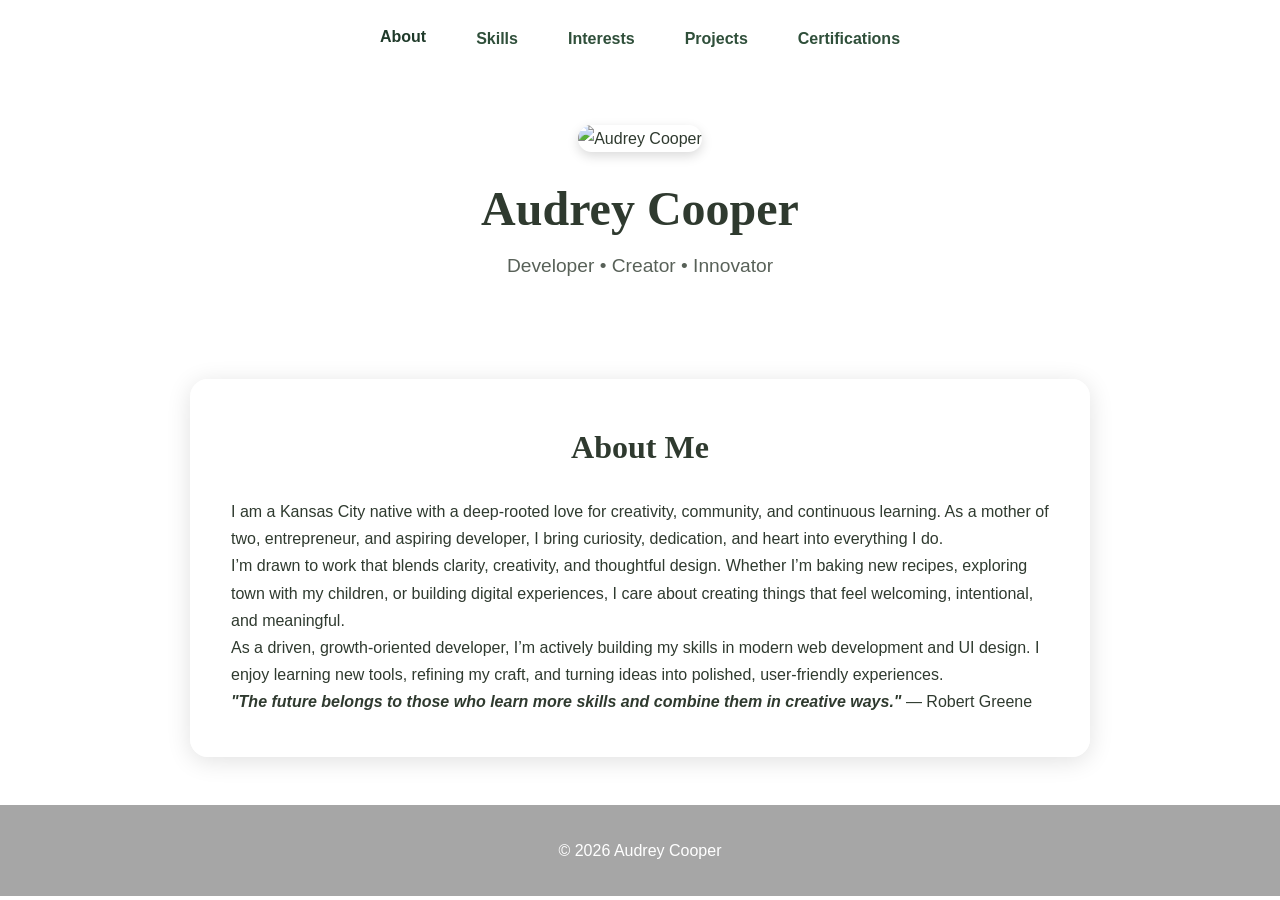
==== commit b1ecbdf5: "Update index.html updating active status" ====
--- a/index.html
+++ b/index.html
@@ -10,46 +10,42 @@
 
 <body>
 
-  <!-- WIND BACKGROUND -->
   <div class="wind-container">
-    <div class="wind-line"></div>
-    <div class="wind-line"></div>
-    <div class="wind-line"></div>
-    <div class="wind-line"></div>
-    <div class="wind-line"></div>
+    <div class="wind-line"></div><div class="wind-line"></div><div class="wind-line"></div><div class="wind-line"></div><div class="wind-line"></div>
   </div>
 
-  <!-- NAVIGATION -->
   <nav>
-    <a href="index.html#about">About</a>
+    <a href="index.html#about" class="active">About</a>
     <a href="skills.html">Skills</a>
     <a href="interests.html">Interests</a>
     <a href="projects.html">Projects</a>
     <a href="certifications.html">Certifications</a>
   </nav>
 
-  <!-- HERO -->
   <header class="hero">
     <img src="https://i.imgur.com/8zjbtZF.jpeg" alt="Audrey Cooper">
     <h1>Audrey Cooper</h1>
     <p class="tagline">Developer • Creator • Innovator</p>
   </header>
 
-  <!-- ABOUT -->
   <section id="about" class="panel">
     <h2>About Me</h2>
+
     <p>
       I am a Kansas City native with a deep-rooted love for creativity, community, and continuous learning. 
       As a mother of two, entrepreneur, and aspiring developer, I bring curiosity, dedication, and heart into everything I do.
     </p>
+
     <p>
       I’m drawn to work that blends clarity, creativity, and thoughtful design. Whether I’m baking new recipes, exploring town with my children, 
       or building digital experiences, I care about creating things that feel welcoming, intentional, and meaningful.
     </p>
+
     <p>
       As a driven, growth‑oriented developer, I’m actively building my skills in modern web development and UI design. 
       I enjoy learning new tools, refining my craft, and turning ideas into polished, user‑friendly experiences.
     </p>
+
     <blockquote>
       <i><b>"The future belongs to those who learn more skills and combine them in creative ways."</b></i> — Robert Greene
     </blockquote>
--- a/style.css
+++ b/style.css
@@ -1,4 +1,3 @@
-/* RESET */
 * {
   margin: 0;
   padding: 0;
@@ -101,6 +100,15 @@
   background: rgba(255,255,255,0.35);
 }
 
+/* ACTIVE NAV LINK */
+nav a.active {
+  background: rgba(255,255,255,0.45);
+  color: #1f3a2a;
+  border: 1px solid rgba(255,255,255,0.55);
+  transform: translateY(-2px);
+  box-shadow: 0 0 12px rgba(255,255,255,0.35);
+}
+
 /* HERO */
 .hero {
   text-align: center;
@@ -143,6 +151,28 @@
   margin-bottom: 1.5rem;
 }
 
+/* FLOATING HOME BUTTON */
+.home-button {
+  position: fixed;
+  bottom: 2rem;
+  right: 2rem;
+  padding: 0.7rem 1.6rem;
+  border-radius: 14px;
+  background: rgba(255,255,255,0.25);
+  backdrop-filter: blur(10px);
+  border: 1px solid rgba(255,255,255,0.35);
+  color: #2f4f3a;
+  font-weight: 600;
+  z-index: 50;
+  transition: 0.25s ease;
+}
+
+.home-button:hover {
+  background: rgba(255,255,255,0.35);
+  color: #fff;
+  transform: translateY(-3px);
+}
+
 /* SKILLS */
 .skill-list {
   list-style: none;
@@ -249,3 +279,15 @@
   backdrop-filter: blur(10px);
   margin-top: 3rem;
 }
+
+/* MOBILE TWEAKS */
+@media (max-width: 600px) {
+  .panel {
+    margin: 2rem 1rem;
+    padding: 2rem 1.5rem;
+  }
+
+  nav {
+    flex-wrap: wrap;
+  }
+}
